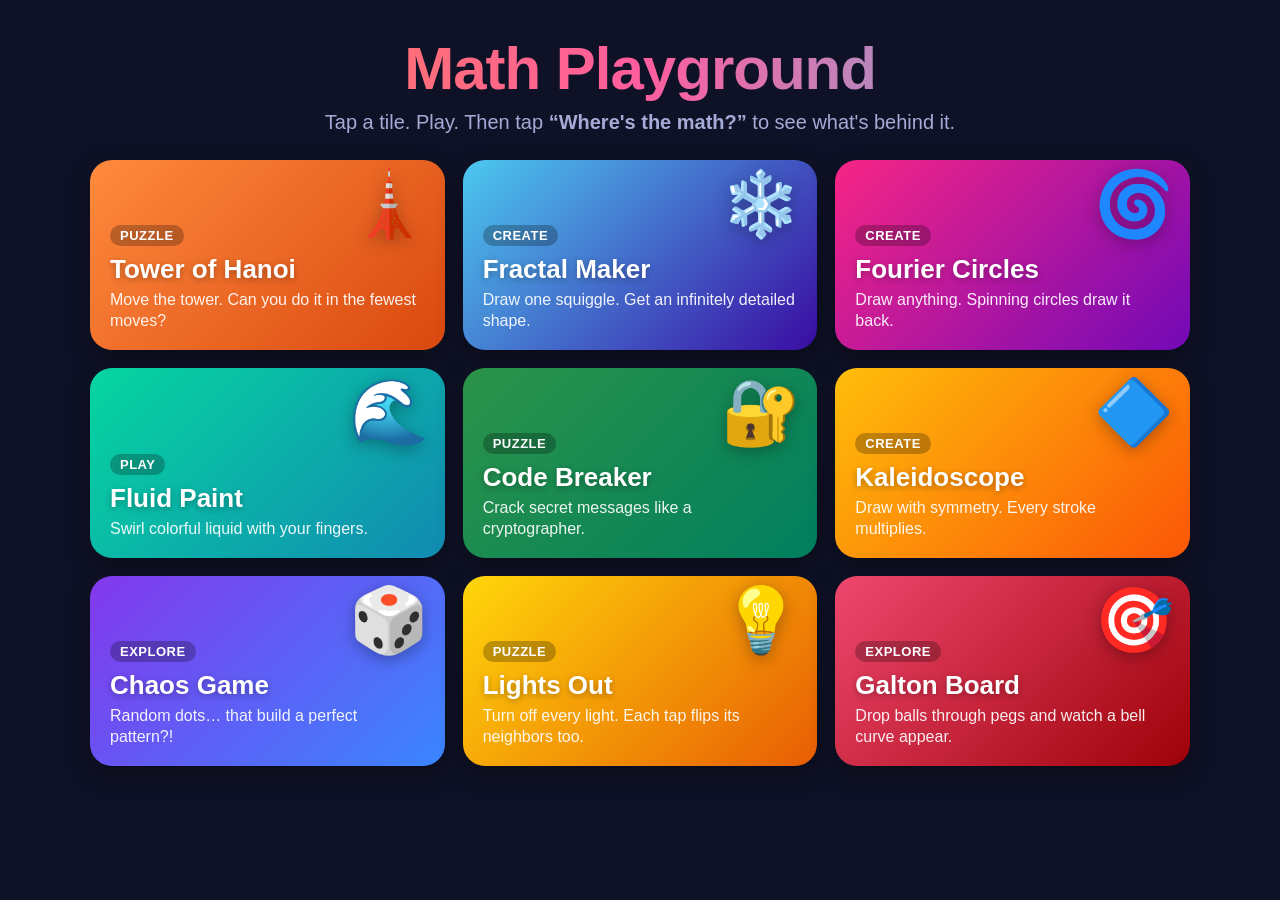
==== index.html @ 39004bc5 "Add Math Playground: 9 iPad math demos for UTSA Day Offline-capable static web app (no build step) w" ====
<!DOCTYPE html>
<html lang="en">
<head>
  <meta charset="utf-8">
  <meta name="viewport" content="width=device-width, initial-scale=1, maximum-scale=1, user-scalable=no, viewport-fit=cover">
  <meta name="apple-mobile-web-app-capable" content="yes">
  <meta name="mobile-web-app-capable" content="yes">
  <meta name="apple-mobile-web-app-status-bar-style" content="black-translucent">
  <meta name="apple-mobile-web-app-title" content="Math Play">
  <meta name="theme-color" content="#0f1226">
  <link rel="manifest" href="manifest.webmanifest">
  <link rel="apple-touch-icon" href="icons/icon-180.png">
  <title>Math Playground</title>
  <link rel="stylesheet" href="shared/style.css">
  <style>
    .home-wrap {
      flex: 1;
      overflow-y: auto;
      -webkit-overflow-scrolling: touch;
      padding: 28px 28px 40px;
    }
    .hero { text-align: center; margin: 6px 0 26px; }
    .hero h1 {
      margin: 0;
      font-size: clamp(36px, 6vw, 60px);
      letter-spacing: -1px;
      background: linear-gradient(90deg, var(--accent), #ff5d9e, var(--accent2));
      -webkit-background-clip: text;
      background-clip: text;
      color: transparent;
    }
    .hero p { margin: 8px 0 0; color: var(--muted); font-size: 20px; }
    .grid {
      display: grid;
      grid-template-columns: repeat(3, 1fr);
      gap: 18px;
      max-width: 1100px;
      margin: 0 auto;
    }
    .tile {
      position: relative;
      display: flex;
      flex-direction: column;
      justify-content: flex-end;
      min-height: 190px;
      padding: 18px 20px;
      border-radius: 22px;
      color: #fff;
      text-decoration: none;
      overflow: hidden;
      background: var(--g);
      box-shadow: 0 8px 24px rgba(0, 0, 0, 0.35);
      transition: transform 0.1s;
      touch-action: manipulation;
    }
    .tile:active { transform: scale(0.97); }
    .tile .icon {
      position: absolute;
      top: 12px;
      right: 16px;
      font-size: 64px;
      line-height: 1;
      filter: drop-shadow(0 4px 8px rgba(0, 0, 0, 0.3));
    }
    .tile h2 { margin: 0; font-size: 26px; text-shadow: 0 2px 6px rgba(0, 0, 0, 0.3); }
    .tile p { margin: 4px 0 0; font-size: 16px; opacity: 0.92; line-height: 1.35; }
    @media (max-width: 640px) { .grid { grid-template-columns: repeat(2, 1fr); } }
    .tile .tag {
      align-self: flex-start;
      margin-bottom: 8px;
      padding: 3px 10px;
      border-radius: 999px;
      background: rgba(0, 0, 0, 0.25);
      font-size: 13px;
      font-weight: 700;
      letter-spacing: 0.5px;
      text-transform: uppercase;
    }
  </style>
</head>
<body>
  <div class="home-wrap scroll">
    <div class="hero">
      <h1>Math Playground</h1>
      <p>Tap a tile. Play. Then tap <b>“Where's the math?”</b> to see what's behind it.</p>
    </div>
    <nav class="grid">
      <a class="tile" href="demos/hanoi.html" style="--g:linear-gradient(135deg,#ff8a3d,#d9480f)">
        <span class="icon">🗼</span><span class="tag">Puzzle</span>
        <h2>Tower of Hanoi</h2><p>Move the tower. Can you do it in the fewest moves?</p>
      </a>
      <a class="tile" href="demos/fractal.html" style="--g:linear-gradient(135deg,#4cc9f0,#3a0ca3)">
        <span class="icon">❄️</span><span class="tag">Create</span>
        <h2>Fractal Maker</h2><p>Draw one squiggle. Get an infinitely detailed shape.</p>
      </a>
      <a class="tile" href="demos/fourier.html" style="--g:linear-gradient(135deg,#f72585,#7209b7)">
        <span class="icon">🌀</span><span class="tag">Create</span>
        <h2>Fourier Circles</h2><p>Draw anything. Spinning circles draw it back.</p>
      </a>
      <a class="tile" href="demos/fluid.html" style="--g:linear-gradient(135deg,#06d6a0,#118ab2)">
        <span class="icon">🌊</span><span class="tag">Play</span>
        <h2>Fluid Paint</h2><p>Swirl colorful liquid with your fingers.</p>
      </a>
      <a class="tile" href="demos/cipher.html" style="--g:linear-gradient(135deg,#2b9348,#007f5f)">
        <span class="icon">🔐</span><span class="tag">Puzzle</span>
        <h2>Code Breaker</h2><p>Crack secret messages like a cryptographer.</p>
      </a>
      <a class="tile" href="demos/kaleidoscope.html" style="--g:linear-gradient(135deg,#ffbe0b,#fb5607)">
        <span class="icon">🔷</span><span class="tag">Create</span>
        <h2>Kaleidoscope</h2><p>Draw with symmetry. Every stroke multiplies.</p>
      </a>
      <a class="tile" href="demos/chaos.html" style="--g:linear-gradient(135deg,#8338ec,#3a86ff)">
        <span class="icon">🎲</span><span class="tag">Explore</span>
        <h2>Chaos Game</h2><p>Random dots… that build a perfect pattern?!</p>
      </a>
      <a class="tile" href="demos/lightsout.html" style="--g:linear-gradient(135deg,#ffd60a,#e85d04)">
        <span class="icon">💡</span><span class="tag">Puzzle</span>
        <h2>Lights Out</h2><p>Turn off every light. Each tap flips its neighbors too.</p>
      </a>
      <a class="tile" href="demos/galton.html" style="--g:linear-gradient(135deg,#ef476f,#9d0208)">
        <span class="icon">🎯</span><span class="tag">Explore</span>
        <h2>Galton Board</h2><p>Drop balls through pegs and watch a bell curve appear.</p>
      </a>
    </nav>
  </div>
  <script src="shared/common.js"></script>
</body>
</html>
---- shared/style.css ----
/* Math Playground — shared theme for all demos (iPad-first) */
:root {
  --bg: #0f1226;
  --bg2: #171b38;
  --panel: #1f2447;
  --line: #2f3566;
  --text: #eef0ff;
  --muted: #a5abd6;
  --accent: #ff8a3d;
  --accent2: #4cc9f0;
  --good: #5be37d;
  --bad: #ff5d6c;
  --radius: 14px;
  --tap: 52px;
  --font: -apple-system, BlinkMacSystemFont, "SF Pro Rounded", "Segoe UI", Roboto, sans-serif;
}

* { box-sizing: border-box; }

html, body {
  margin: 0;
  height: 100%;
  overflow: hidden;
  background: var(--bg);
  color: var(--text);
  font-family: var(--font);
  -webkit-text-size-adjust: 100%;
  -webkit-tap-highlight-color: transparent;
  -webkit-user-select: none;
  user-select: none;
  -webkit-touch-callout: none;
  overscroll-behavior: none;
}

body {
  position: fixed;
  inset: 0;
  display: flex;
  flex-direction: column;
  padding: env(safe-area-inset-top) env(safe-area-inset-right) env(safe-area-inset-bottom) env(safe-area-inset-left);
}

/* ---------- top bar ---------- */
.topbar {
  flex: none;
  display: flex;
  align-items: center;
  gap: 12px;
  padding: 10px 14px;
  background: var(--bg2);
  border-bottom: 1px solid var(--line);
}
.topbar h1 {
  flex: 1;
  margin: 0;
  font-size: 24px;
  font-weight: 700;
  text-align: center;
  white-space: nowrap;
  overflow: hidden;
  text-overflow: ellipsis;
}

/* ---------- stage (main play area) ---------- */
.stage {
  flex: 1;
  position: relative;
  min-height: 0;
  overflow: hidden;
}
.stage canvas {
  position: absolute;
  inset: 0;
  width: 100%;
  height: 100%;
  display: block;
  touch-action: none;
}
.overlay-text {
  position: absolute;
  left: 50%;
  transform: translateX(-50%);
  pointer-events: none;
  color: var(--muted);
  font-size: 18px;
  text-align: center;
  padding: 6px 14px;
  background: rgba(15, 18, 38, 0.7);
  border-radius: 999px;
  white-space: nowrap;
}
.overlay-text.top { top: 12px; }
.overlay-text.bottom { bottom: 12px; }
.stat {
  position: absolute;
  top: 12px;
  left: 14px;
  font-size: 18px;
  line-height: 1.5;
  color: var(--muted);
  pointer-events: none;
  background: rgba(15, 18, 38, 0.7);
  padding: 6px 12px;
  border-radius: 10px;
}
.stat b { color: var(--text); font-variant-numeric: tabular-nums; }

/* ---------- bottom controls ---------- */
.controls {
  flex: none;
  display: flex;
  flex-wrap: wrap;
  align-items: center;
  justify-content: center;
  gap: 10px 14px;
  padding: 10px 14px;
  background: var(--bg2);
  border-top: 1px solid var(--line);
}
.group {
  display: flex;
  align-items: center;
  gap: 8px;
}
.group > .label {
  color: var(--muted);
  font-size: 16px;
}
.sep { width: 1px; align-self: stretch; background: var(--line); }

/* ---------- buttons ---------- */
.btn {
  min-height: var(--tap);
  min-width: var(--tap);
  padding: 0 18px;
  border: 1px solid var(--line);
  border-radius: var(--radius);
  background: var(--panel);
  color: var(--text);
  font: 600 18px var(--font);
  display: inline-flex;
  align-items: center;
  justify-content: center;
  gap: 6px;
  text-decoration: none;
  cursor: pointer;
  touch-action: manipulation;
  transition: transform 0.08s, background 0.15s;
}
.btn:active { transform: scale(0.95); }
.btn.primary { background: var(--accent); border-color: var(--accent); color: #1a1000; }
.btn.blue { background: var(--accent2); border-color: var(--accent2); color: #00151d; }
.btn.on { background: var(--accent2); border-color: var(--accent2); color: #00151d; }
.btn:disabled { opacity: 0.4; pointer-events: none; }
.btn.small { min-height: 44px; min-width: 44px; padding: 0 12px; font-size: 16px; }
.btn.math { background: linear-gradient(135deg, var(--accent), #ff5d9e); border: none; color: #fff; }

/* segmented control */
.seg { display: inline-flex; border: 1px solid var(--line); border-radius: var(--radius); overflow: hidden; }
.seg .btn { border: none; border-radius: 0; border-right: 1px solid var(--line); }
.seg .btn:last-child { border-right: none; }

/* ---------- sliders ---------- */
input[type="range"] {
  -webkit-appearance: none;
  appearance: none;
  width: 160px;
  height: var(--tap);
  background: transparent;
  touch-action: pan-x;
}
input[type="range"]::-webkit-slider-runnable-track {
  height: 8px;
  border-radius: 4px;
  background: var(--line);
}
input[type="range"]::-webkit-slider-thumb {
  -webkit-appearance: none;
  width: 32px;
  height: 32px;
  margin-top: -12px;
  border-radius: 50%;
  background: var(--accent2);
  border: 3px solid #fff;
}
input[type="range"]::-moz-range-track { height: 8px; border-radius: 4px; background: var(--line); }
input[type="range"]::-moz-range-thumb { width: 28px; height: 28px; border-radius: 50%; background: var(--accent2); border: 3px solid #fff; }
.val { min-width: 2.2em; font-variant-numeric: tabular-nums; font-weight: 700; text-align: center; }

input[type="color"] {
  width: var(--tap);
  height: var(--tap);
  padding: 0;
  border: 2px solid var(--line);
  border-radius: var(--radius);
  background: none;
}

/* ---------- explainer drawer ---------- */
.drawer {
  position: fixed;
  top: 0;
  right: 0;
  bottom: 0;
  width: min(440px, 92vw);
  z-index: 50;
  padding: calc(20px + env(safe-area-inset-top)) 24px 24px;
  background: var(--bg2);
  border-left: 1px solid var(--line);
  box-shadow: -10px 0 40px rgba(0, 0, 0, 0.5);
  transform: translateX(105%);
  transition: transform 0.28s ease;
  overflow-y: auto;
  -webkit-overflow-scrolling: touch;
  overscroll-behavior: contain;
  -webkit-user-select: text;
  user-select: text;
  font-size: 18px;
  line-height: 1.5;
}
.drawer.open { transform: none; }
.drawer h2 { margin: 0 48px 12px 0; font-size: 26px; color: var(--accent); }
.drawer h3 { margin: 18px 0 6px; font-size: 19px; color: var(--accent2); }
.drawer ul { padding-left: 20px; margin: 8px 0; }
.drawer li { margin: 6px 0; }
.drawer .wow {
  margin: 16px 0;
  padding: 12px 14px;
  border-radius: var(--radius);
  background: rgba(255, 138, 61, 0.12);
  border: 1px solid rgba(255, 138, 61, 0.4);
}
.drawer .wow::before { content: "🤯 Wow: "; font-weight: 700; }
.drawer .area { color: var(--muted); font-size: 15px; margin-top: 20px; }
.drawer .area::before { content: "Math area: "; font-weight: 700; }
.drawer .close { position: absolute; top: calc(14px + env(safe-area-inset-top)); right: 14px; }
.scrim {
  position: fixed;
  inset: 0;
  z-index: 40;
  background: rgba(0, 0, 0, 0.4);
  opacity: 0;
  pointer-events: none;
  transition: opacity 0.28s;
}
.scrim.open { opacity: 1; pointer-events: auto; }
.math-inline { font-family: "Times New Roman", serif; font-style: italic; font-size: 1.1em; }

/* ---------- toast & modal ---------- */
.toast {
  position: fixed;
  left: 50%;
  top: 90px;
  z-index: 60;
  transform: translate(-50%, -20px);
  opacity: 0;
  padding: 12px 22px;
  border-radius: 999px;
  background: var(--panel);
  border: 1px solid var(--line);
  font-size: 18px;
  font-weight: 600;
  pointer-events: none;
  transition: opacity 0.25s, transform 0.25s;
}
.toast.show { opacity: 1; transform: translate(-50%, 0); }

.modal {
  position: fixed;
  inset: 0;
  z-index: 70;
  display: none;
  align-items: center;
  justify-content: center;
  background: rgba(0, 0, 0, 0.55);
}
.modal.open { display: flex; }
.modal .card {
  max-width: min(520px, 90vw);
  padding: 28px;
  border-radius: 20px;
  background: var(--bg2);
  border: 1px solid var(--line);
  text-align: center;
  font-size: 20px;
}
.modal .card h2 { margin: 0 0 10px; font-size: 32px; }
.modal .card .btn { margin: 16px 6px 0; }

#confetti { position: fixed; inset: 0; z-index: 65; pointer-events: none; width: 100%; height: 100%; }

@keyframes shake {
  0%, 100% { transform: translateX(0); }
  20%, 60% { transform: translateX(-10px); }
  40%, 80% { transform: translateX(10px); }
}
.shake { animation: shake 0.35s; }

@media (max-width: 700px) {
  .topbar h1 { font-size: 19px; }
  .btn { font-size: 16px; padding: 0 12px; }
  input[type="range"] { width: 120px; }
}
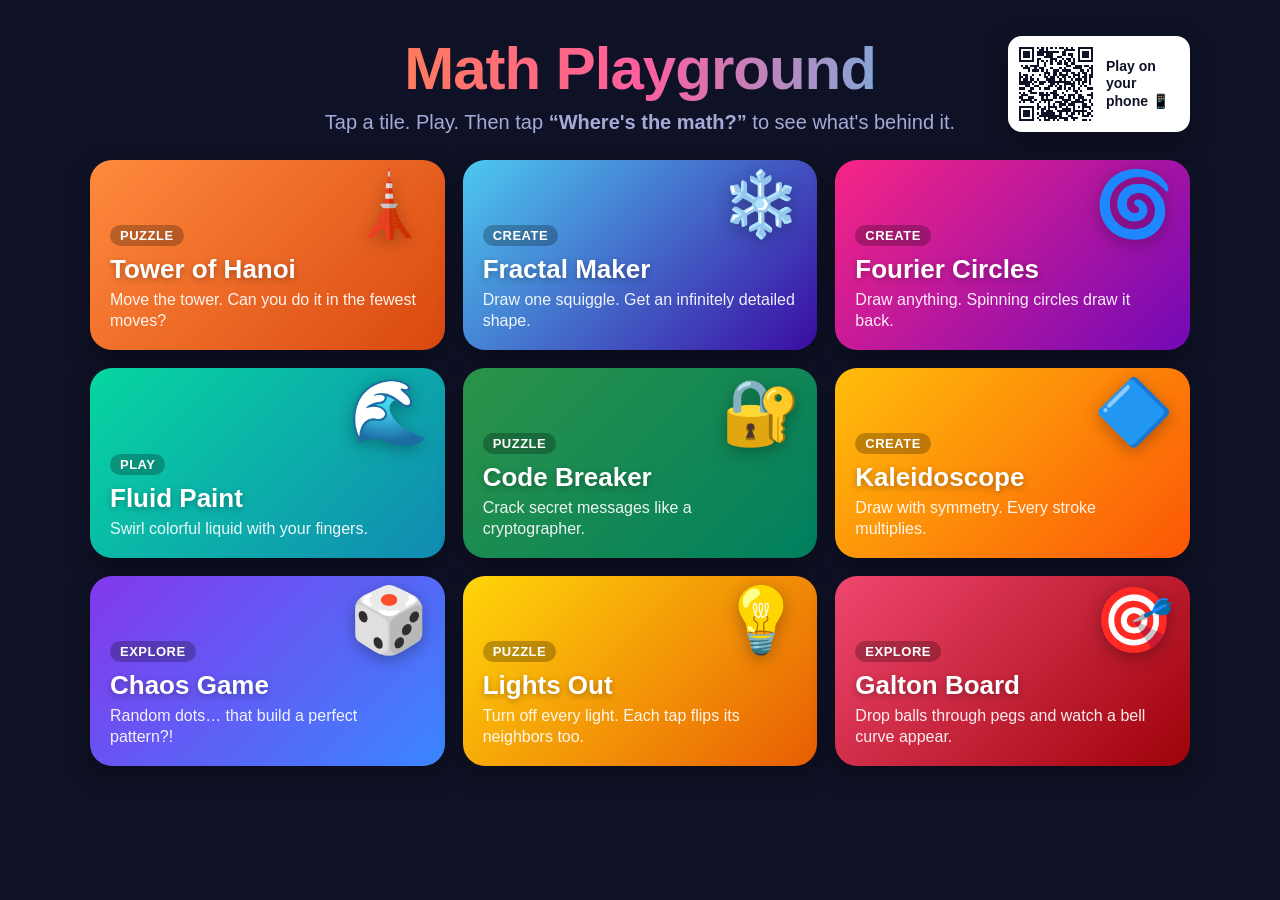
==== commit a8fa4e48: "Add phone QR code and fix layouts for phones and tablets - One QR code linking to the main site: top" ====
--- a/index.html
+++ b/index.html
@@ -19,7 +19,47 @@
       -webkit-overflow-scrolling: touch;
       padding: 28px 28px 40px;
     }
-    .hero { text-align: center; margin: 6px 0 26px; }
+    .hero {
+      position: relative;
+      max-width: 1100px;
+      margin: 6px auto 26px;
+      padding: 0 200px;
+      min-height: 96px;
+      display: flex;
+      flex-direction: column;
+      justify-content: center;
+      text-align: center;
+    }
+    .qr-card {
+      position: absolute;
+      top: 50%;
+      right: 0;
+      transform: translateY(-50%);
+      display: flex;
+      align-items: center;
+      gap: 8px;
+      padding: 6px 12px 6px 6px;
+      border: none;
+      border-radius: 14px;
+      background: #fff;
+      color: #0f1226;
+      font: 700 14px var(--font);
+      line-height: 1.25;
+      text-align: left;
+      cursor: pointer;
+      touch-action: manipulation;
+      box-shadow: 0 8px 24px rgba(0, 0, 0, 0.35);
+    }
+    .qr-card img { display: block; width: 84px; height: 84px; }
+    .qr-card span { width: 72px; }
+    @media (max-width: 1000px) {
+      .hero { padding: 0 190px 0 0; text-align: left; }
+    }
+    /* phones: no QR card, so center the title (same rule as the QR in shared/style.css) */
+    html.is-phone .hero { padding: 0; text-align: center; }
+    @media (pointer: coarse) and (max-width: 700px), (pointer: coarse) and (max-height: 500px) {
+      .hero { padding: 0; text-align: center; }
+    }
     .hero h1 {
       margin: 0;
       font-size: clamp(36px, 6vw, 60px);
@@ -64,7 +104,17 @@
     }
     .tile h2 { margin: 0; font-size: 26px; text-shadow: 0 2px 6px rgba(0, 0, 0, 0.3); }
     .tile p { margin: 4px 0 0; font-size: 16px; opacity: 0.92; line-height: 1.35; }
-    @media (max-width: 640px) { .grid { grid-template-columns: repeat(2, 1fr); } }
+    @media (max-width: 640px) {
+      .home-wrap { padding: 18px 14px 32px; }
+      .hero { margin-bottom: 18px; }
+      .hero p { font-size: 16px; }
+      .grid { grid-template-columns: repeat(2, 1fr); gap: 12px; }
+      .tile { min-height: 150px; padding: 12px 14px; border-radius: 18px; }
+      .tile .icon { top: 10px; right: 10px; font-size: 40px; }
+      .tile h2 { font-size: 19px; }
+      .tile p { font-size: 13px; }
+      .tile .tag { font-size: 11px; margin-bottom: 6px; }
+    }
     .tile .tag {
       align-self: flex-start;
       margin-bottom: 8px;
@@ -83,6 +133,9 @@
     <div class="hero">
       <h1>Math Playground</h1>
       <p>Tap a tile. Play. Then tap <b>“Where's the math?”</b> to see what's behind it.</p>
+      <button class="qr-card" id="qrCard" aria-label="Show QR code to play on your phone">
+        <img src="icons/qr.svg" alt=""><span>Play on your phone 📱</span>
+      </button>
     </div>
     <nav class="grid">
       <a class="tile" href="demos/hanoi.html" style="--g:linear-gradient(135deg,#ff8a3d,#d9480f)">
@@ -124,5 +177,6 @@
     </nav>
   </div>
   <script src="shared/common.js"></script>
+  <script>document.getElementById("qrCard").onclick = MP.showQR;</script>
 </body>
 </html>
--- a/shared/style.css
+++ b/shared/style.css
@@ -287,6 +287,28 @@
 .modal .card h2 { margin: 0 0 10px; font-size: 32px; }
 .modal .card .btn { margin: 16px 6px 0; }
 
+/* ---------- "play on your phone" QR ---------- */
+.qr-badge {
+  flex: none;
+  width: 52px;
+  height: 52px;
+  padding: 3px;
+  border: none;
+  border-radius: 10px;
+  background: #fff;
+  cursor: pointer;
+  touch-action: manipulation;
+}
+.qr-badge img { display: block; width: 100%; height: 100%; }
+.qr-big { display: block; width: min(320px, 70vw, 55vh); margin: 8px auto; border-radius: 12px; }
+/* Phones are already "on your phone", so hide it there; tablets, laptops and PCs keep it.
+   A phone = phone user agent (html.is-phone, set in common.js) or a small touch-only screen. */
+html.is-phone .qr-badge,
+html.is-phone .qr-card { display: none !important; }
+@media (pointer: coarse) and (max-width: 700px), (pointer: coarse) and (max-height: 500px) {
+  .qr-badge, .qr-card { display: none !important; }
+}
+
 #confetti { position: fixed; inset: 0; z-index: 65; pointer-events: none; width: 100%; height: 100%; }
 
 @keyframes shake {
@@ -296,8 +318,47 @@
 }
 .shake { animation: shake 0.35s; }
 
-@media (max-width: 700px) {
+.short { display: none; }
+
+/* ---------- phones (portrait) and short landscape screens ---------- */
+@media (max-width: 700px), (max-height: 500px) {
+  :root { --tap: 44px; }
+  .topbar { gap: 8px; padding: 6px 10px; }
   .topbar h1 { font-size: 19px; }
-  .btn { font-size: 16px; padding: 0 12px; }
-  input[type="range"] { width: 120px; }
-}
+  .long { display: none; }
+  .short { display: inline; }
+  .btn { font-size: 15px; padding: 0 10px; border-radius: 12px; }
+  .btn.small { min-width: 40px; min-height: 40px; padding: 0 8px; }
+  .controls { gap: 6px 8px; padding: 6px 8px; }
+  .controls .sep { display: none; }
+  .group { gap: 5px; flex-wrap: wrap; justify-content: center; max-width: 100%; }
+  .group > .label { font-size: 14px; }
+  input[type="range"] { width: 110px; }
+  input[type="range"]::-webkit-slider-thumb { width: 28px; height: 28px; margin-top: -10px; }
+  .overlay-text { white-space: normal; max-width: 92%; width: max-content; font-size: 15px; }
+  .stat { font-size: 14px; padding: 4px 8px; top: 8px; left: 8px; }
+  .modal .card { padding: 20px; font-size: 17px; }
+  .modal .card h2 { font-size: 26px; }
+  .drawer { font-size: 16px; padding-left: 18px; padding-right: 18px; }
+}
+
+/* ---------- phone landscape: controls move to a scrollable side column ---------- */
+@media (max-height: 500px) and (orientation: landscape) {
+  body {
+    display: grid;
+    grid-template-columns: 1fr minmax(230px, 34%);
+    grid-template-rows: auto 1fr;
+  }
+  .topbar { grid-column: 1 / -1; grid-row: 1; }
+  .stage { grid-column: 1; grid-row: 2; }
+  .controls {
+    grid-column: 2;
+    grid-row: 2;
+    align-content: flex-start;
+    overflow-y: auto;
+    -webkit-overflow-scrolling: touch;
+    overscroll-behavior: contain;
+    border-top: none;
+    border-left: 1px solid var(--line);
+  }
+}
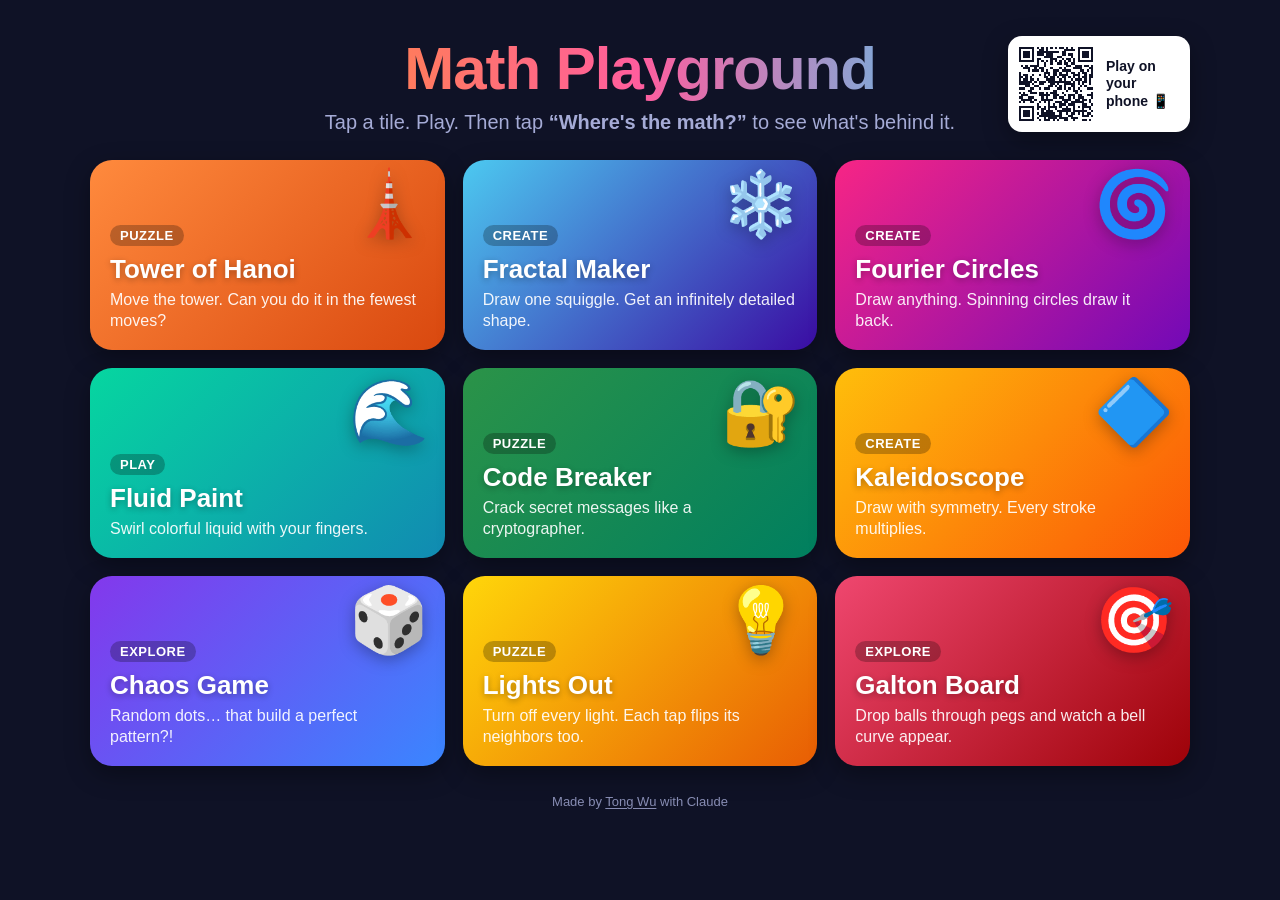
==== commit 9efeeaa1: "Audit fixes, visible Fern construction, favicon and credit footer - Fern (Chaos Game): slow intro wi" ====
--- a/index.html
+++ b/index.html
@@ -9,6 +9,8 @@
   <meta name="apple-mobile-web-app-title" content="Math Play">
   <meta name="theme-color" content="#0f1226">
   <link rel="manifest" href="manifest.webmanifest">
+  <link rel="icon" type="image/svg+xml" href="icons/favicon.svg">
+  <link rel="icon" type="image/png" sizes="32x32" href="icons/favicon-32.png">
   <link rel="apple-touch-icon" href="icons/icon-180.png">
   <title>Math Playground</title>
   <link rel="stylesheet" href="shared/style.css">
@@ -126,6 +128,14 @@
       letter-spacing: 0.5px;
       text-transform: uppercase;
     }
+    .credit {
+      margin: 28px 0 0;
+      text-align: center;
+      font-size: 13px;
+      color: var(--muted);
+      opacity: 0.8;
+    }
+    .credit a { color: var(--muted); text-decoration: underline; text-underline-offset: 2px; }
   </style>
 </head>
 <body>
@@ -175,6 +185,9 @@
         <h2>Galton Board</h2><p>Drop balls through pegs and watch a bell curve appear.</p>
       </a>
     </nav>
+    <footer class="credit">
+      Made by <a href="https://tongwu-math.github.io/" target="_blank" rel="noopener">Tong Wu</a> with Claude
+    </footer>
   </div>
   <script src="shared/common.js"></script>
   <script>document.getElementById("qrCard").onclick = MP.showQR;</script>
--- a/shared/style.css
+++ b/shared/style.css
@@ -30,6 +30,7 @@
   user-select: none;
   -webkit-touch-callout: none;
   overscroll-behavior: none;
+  touch-action: manipulation; /* no double-tap zoom, no click delay */
 }
 
 body {
